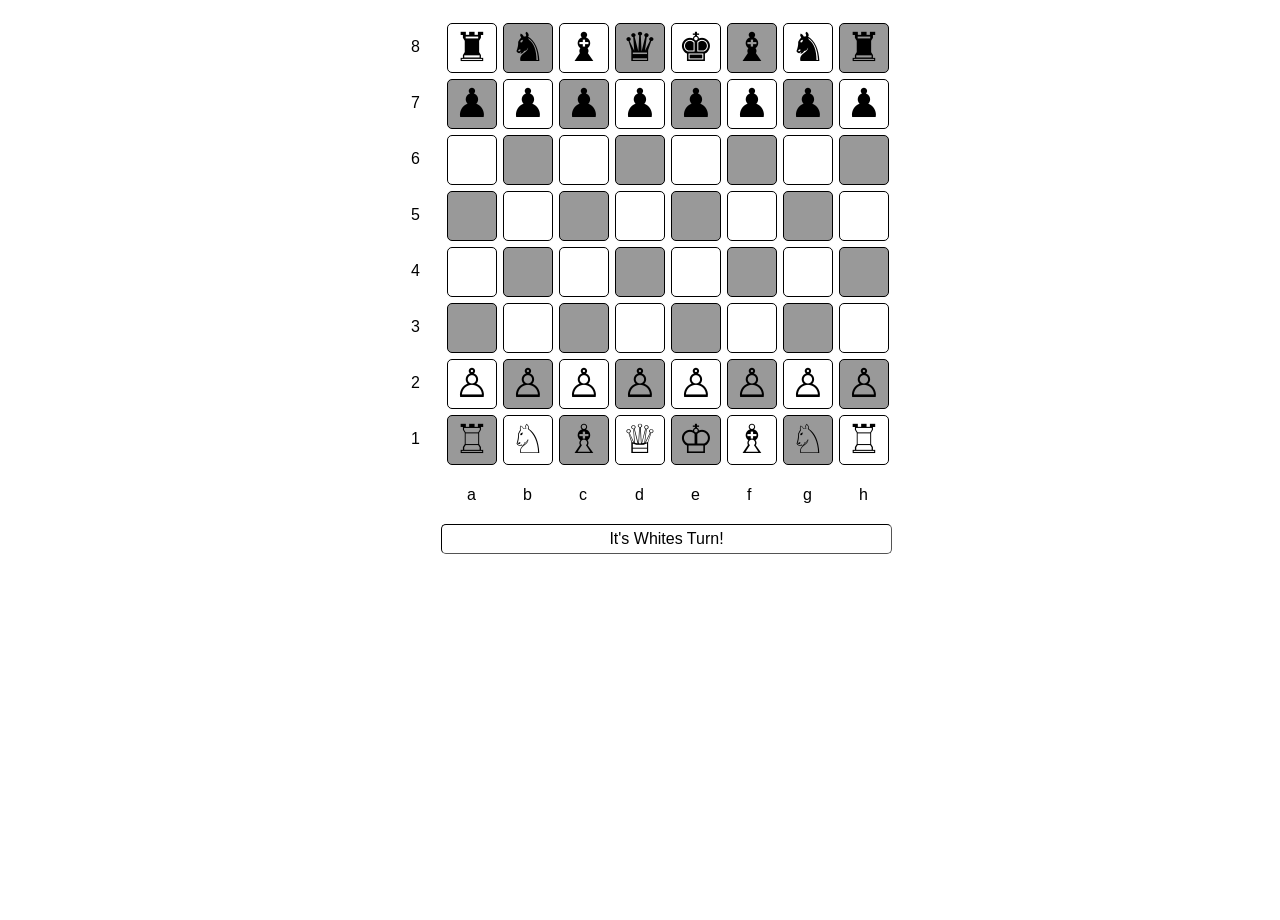
==== source code/index.html @ 51db984d "start" ====
<!DOCTYPE html>
<html lang="en" >
<head>
  <meta charset="UTF-8">
  <title>Javascript Chess Game by Abdul</title>
  <link rel="stylesheet" href="./style.css">

</head>
<body>
<!-- partial:index.partial.html -->
<div id="game">
    <div class='cellprefix'>8</div>
    <div class='gamecell' id='1_8'></div>
    <div class='gamecell grey' id='2_8'></div>
    <div class='gamecell' id='3_8'></div>
    <div class='gamecell grey' id='4_8'></div>
    <div class='gamecell' id='5_8'></div>
    <div class='gamecell grey' id='6_8'></div>
    <div class='gamecell' id='7_8'></div>
    <div class='gamecell grey' id='8_8'></div><br>
    <div class='cellprefix'>7</div>
    <div class='gamecell grey' id='1_7'></div>
    <div class='gamecell' id='2_7'></div>
    <div class='gamecell grey' id='3_7'></div>
    <div class='gamecell' id='4_7'></div>
    <div class='gamecell grey' id='5_7'></div>
    <div class='gamecell' id='6_7'></div>
    <div class='gamecell grey' id='7_7'></div>
    <div class='gamecell' id='8_7'></div><br>
    <div class='cellprefix'>6</div>
    <div class='gamecell' id='1_6'></div>
    <div class='gamecell grey' id='2_6'></div>
    <div class='gamecell' id='3_6'></div>
    <div class='gamecell grey' id='4_6'></div>
    <div class='gamecell' id='5_6'></div>
    <div class='gamecell grey' id='6_6'></div>
    <div class='gamecell' id='7_6'></div>
    <div class='gamecell grey' id='8_6'></div><br>
    <div class='cellprefix'>5</div>
    <div class='gamecell grey' id='1_5'></div>
    <div class='gamecell' id='2_5'></div>
    <div class='gamecell grey' id='3_5'></div>
    <div class='gamecell' id='4_5'></div>
    <div class='gamecell grey' id='5_5'></div>
    <div class='gamecell' id='6_5'></div>
    <div class='gamecell grey' id='7_5'></div>
    <div class='gamecell' id='8_5'></div><br>
    <div class='cellprefix'>4</div>
    <div class='gamecell' id='1_4'></div>
    <div class='gamecell grey' id='2_4'></div>
    <div class='gamecell' id='3_4'></div>
    <div class='gamecell grey' id='4_4'></div>
    <div class='gamecell' id='5_4'></div>
    <div class='gamecell grey' id='6_4'></div>
    <div class='gamecell' id='7_4'></div>
    <div class='gamecell grey' id='8_4'></div><br>
    <div class='cellprefix'>3</div>
    <div class='gamecell grey' id='1_3'></div>
    <div class='gamecell' id='2_3'></div>
    <div class='gamecell grey' id='3_3'></div>
    <div class='gamecell' id='4_3'></div>
    <div class='gamecell grey' id='5_3'></div>
    <div class='gamecell' id='6_3'></div>
    <div class='gamecell grey' id='7_3'></div>
    <div class='gamecell' id='8_3'></div><br>
    <div class='cellprefix'>2</div>
    <div class='gamecell' id='1_2'></div>
    <div class='gamecell grey' id='2_2'></div>
    <div class='gamecell' id='3_2'></div>
    <div class='gamecell grey' id='4_2'></div>
    <div class='gamecell' id='5_2'></div>
    <div class='gamecell grey' id='6_2'></div>
    <div class='gamecell' id='7_2'></div>
    <div class='gamecell grey' id='8_2'></div><br>
    <div class='cellprefix'>1</div>
    <div class='gamecell grey' id='1_1'></div>
    <div class='gamecell' id='2_1'></div>
    <div class='gamecell grey' id='3_1'></div>
    <div class='gamecell' id='4_1'></div>
    <div class='gamecell grey' id='5_1'></div>
    <div class='gamecell' id='6_1'></div>
    <div class='gamecell grey' id='7_1'></div>
    <div class='gamecell' id='8_1'></div><br>
    <div class='cellprefix'></div>
    <div class='cellprefix'>a</div>
    <div class='cellprefix'>b</div>
    <div class='cellprefix'>c</div>
    <div class='cellprefix'>d</div>
    <div class='cellprefix'>e</div>
    <div class='cellprefix'>f</div>
    <div class='cellprefix'>g</div>
    <div class='cellprefix'>h</div><br>
    <div id='turn'>It's Whites Turn!</div>
  </div>
<!-- partial -->
  <script src='https://cdnjs.cloudflare.com/ajax/libs/jquery/3.2.1/jquery.min.js'></script>
  <script  src="./script.js"></script>

</body>
</html>
---- source code/style.css ----
html,
body {
  width: 100%;
  height: 100%;
  padding: 0;
  margin: 0;
  font-family: sans-serif;
}

div * {
  padding: 0;
  margin: 0;
  box-sizing: border-box;
}

#turn {
  max-width: 451px;
  max-height: 30px;
  width: 100%;
  height: 100%;
  position: relative;
  float: right;
  border-radius: 5px;
  border: 1px solid rgb(0, 0, 0);
  border-style: inset;
  text-align: center;
  padding: 5px 0 0 0;
  background: #fff;
  transition: .85s linear;
}

.turnhighlight {
  background: #5cb85c !important;
  color: #fff;
}

#game {
  max-width: 504px;
  max-height: 504px;
  width: 100%;
  height: 100%;
  position: relative;
  margin: 20px auto;
}

.cellprefix {
  width: 100%;
  height: 100%;
  max-width: 50px;
  max-height: 50px;
  float: left;
  margin: 3px;
  padding: 15px 0 0 20px;
}

.gamecell {
  border: 1px solid #000;
  width: 100%;
  height: 100%;
  max-width: 50px;
  max-height: 50px;
  float: left;
  margin: 3px;
  transition: all 0.5s ease-in-out;
  border-radius: 5px;
  font-size: 30pt;
  padding: 0 0 0 6px;
  cursor: pointer;
  z-index: 1;
}

.gamecell:hover {
  color: #fff;
  background: rgba(37, 88, 228, 0.712);
  z-index: 2;
  transform: translate(10px, -10px);
  animation: neonBlueText 1.5s ease-in-out infinite alternate;
}

.grey {
  background: rgba(128, 128, 128, 0.801);
}

.green {
  /*background: green !important;*/
  background: rgb(65, 161, 73) !important;
}

.neonblue_txt {
  animation: neonBlueText 1.5s ease-in-out infinite alternate;
}

.neonorange_txt {
  animation: neonOrangeText 1.5s ease-in-out infinite alternate;
}

.neongreen_txt {
  animation: neonGreenText 1.5s ease-in-out infinite alternate;
}

/* --- N E O N    T E X T --- */
@keyframes neonBlueText {
  from {
    text-shadow: 0 0 10px #fff, 0 0 20px #fff, 0 0 30px #fff, 0 0 40px #228dff,
      0 0 70px #228dff, 0 0 80px #228dff, 0 0 100px #228dff, 0 0 150px #228dff;
  }
  to {
    text-shadow: 0 0 5px #fff, 0 0 10px #fff, 0 0 15px #fff, 0 0 20px #228dff,
      0 0 35px #228dff, 0 0 40px #228dff, 0 0 50px #228dff, 0 0 75px #228dff;
  }
}

@keyframes neonOrangeText {
  from {
    text-shadow: 0 0 10px #fff, 0 0 20px #fff, 0 0 30px #fff, 0 0 40px #ff9900,
      0 0 70px #ff9900, 0 0 80px #ff9900, 0 0 100px #ff9900, 0 0 150px #ff9900;
  }
  to {
    text-shadow: 0 0 5px #fff, 0 0 10px #fff, 0 0 15px #fff, 0 0 20px #ff9900,
      0 0 35px #ff9900, 0 0 40px #ff9900, 0 0 50px #ff9900, 0 0 75px #ff9900;
  }
}

@keyframes neonGreenText {
  from {
    text-shadow: 0 0 10px #fff, 0 0 20px #fff, 0 0 30px #fff, 0 0 40px #b6ff00,
      0 0 70px #b6ff00, 0 0 80px #b6ff00, 0 0 100px #b6ff00, 0 0 150px #b6ff00;
  }
  to {
    text-shadow: 0 0 5px #fff, 0 0 10px #fff, 0 0 15px #fff, 0 0 20px #b6ff00,
      0 0 35px #b6ff00, 0 0 40px #b6ff00, 0 0 50px #b6ff00, 0 0 75px #b6ff00;
  }
}
/* --- N E O N --- */

/* animation: neon 1.5s ease-in-out infinite alternate; */

@keyframes neonBlue {
  from {
    box-shadow: 0 0 10px #fff, 0 0 20px #fff, 0 0 30px #fff, 0 0 40px #228dff,
      0 0 70px #228dff, 0 0 80px #228dff, 0 0 100px #228dff, 0 0 150px #228dff;
  }
  to {
    box-shadow: 0 0 5px #fff, 0 0 10px #fff, 0 0 15px #fff, 0 0 20px #228dff,
      0 0 35px #228dff, 0 0 40px #228dff, 0 0 50px #228dff, 0 0 75px #228dff;
  }
}

/*! * * * * * * * * * * * * * * * * * * * *\  
  CSShake :: shake-little
  v1.5.0
  CSS classes to move your DOM
  (c) 2015 @elrumordelaluz
  http://elrumordelaluz.github.io/csshake/
  Licensed under MIT
\* * * * * * * * * * * * * * * * * * * * */
.shake-little {
  display: inline-block;
  transform-origin: center center; }

.shake-freeze,
.shake-constant.shake-constant--hover:hover,
.shake-trigger:hover .shake-constant.shake-constant--hover {
  animation-play-state: paused; }

.shake-freeze:hover,
.shake-trigger:hover .shake-freeze, .shake-little:hover,
.shake-trigger:hover .shake-little {
  animation-play-state: running; }

@keyframes shake-little {
  2% {
    transform: translate(1px, 0px) rotate(0.5deg); }
  4% {
    transform: translate(1px, 0px) rotate(0.5deg); }
  6% {
    transform: translate(1px, 1px) rotate(0.5deg); }
  8% {
    transform: translate(0px, 0px) rotate(0.5deg); }
  10% {
    transform: translate(1px, 0px) rotate(0.5deg); }
  12% {
    transform: translate(0px, 0px) rotate(0.5deg); }
  14% {
    transform: translate(1px, 1px) rotate(0.5deg); }
  16% {
    transform: translate(0px, 1px) rotate(0.5deg); }
  18% {
    transform: translate(1px, 0px) rotate(0.5deg); }
  20% {
    transform: translate(0px, 1px) rotate(0.5deg); }
  22% {
    transform: translate(0px, 0px) rotate(0.5deg); }
  24% {
    transform: translate(0px, 0px) rotate(0.5deg); }
  26% {
    transform: translate(1px, 1px) rotate(0.5deg); }
  28% {
    transform: translate(0px, 1px) rotate(0.5deg); }
  30% {
    transform: translate(0px, 0px) rotate(0.5deg); }
  32% {
    transform: translate(1px, 1px) rotate(0.5deg); }
  34% {
    transform: translate(0px, 1px) rotate(0.5deg); }
  36% {
    transform: translate(0px, 1px) rotate(0.5deg); }
  38% {
    transform: translate(0px, 0px) rotate(0.5deg); }
  40% {
    transform: translate(1px, 0px) rotate(0.5deg); }
  42% {
    transform: translate(0px, 1px) rotate(0.5deg); }
  44% {
    transform: translate(0px, 1px) rotate(0.5deg); }
  46% {
    transform: translate(0px, 0px) rotate(0.5deg); }
  48% {
    transform: translate(1px, 0px) rotate(0.5deg); }
  50% {
    transform: translate(1px, 1px) rotate(0.5deg); }
  52% {
    transform: translate(0px, 0px) rotate(0.5deg); }
  54% {
    transform: translate(1px, 1px) rotate(0.5deg); }
  56% {
    transform: translate(0px, 1px) rotate(0.5deg); }
  58% {
    transform: translate(1px, 0px) rotate(0.5deg); }
  60% {
    transform: translate(1px, 1px) rotate(0.5deg); }
  62% {
    transform: translate(0px, 1px) rotate(0.5deg); }
  64% {
    transform: translate(0px, 0px) rotate(0.5deg); }
  66% {
    transform: translate(1px, 0px) rotate(0.5deg); }
  68% {
    transform: translate(0px, 0px) rotate(0.5deg); }
  70% {
    transform: translate(1px, 0px) rotate(0.5deg); }
  72% {
    transform: translate(1px, 1px) rotate(0.5deg); }
  74% {
    transform: translate(1px, 1px) rotate(0.5deg); }
  76% {
    transform: translate(0px, 0px) rotate(0.5deg); }
  78% {
    transform: translate(0px, 0px) rotate(0.5deg); }
  80% {
    transform: translate(1px, 0px) rotate(0.5deg); }
  82% {
    transform: translate(1px, 1px) rotate(0.5deg); }
  84% {
    transform: translate(0px, 1px) rotate(0.5deg); }
  86% {
    transform: translate(1px, 1px) rotate(0.5deg); }
  88% {
    transform: translate(1px, 1px) rotate(0.5deg); }
  90% {
    transform: translate(0px, 1px) rotate(0.5deg); }
  92% {
    transform: translate(1px, 0px) rotate(0.5deg); }
  94% {
    transform: translate(1px, 0px) rotate(0.5deg); }
  96% {
    transform: translate(1px, 0px) rotate(0.5deg); }
  98% {
    transform: translate(1px, 1px) rotate(0.5deg); }
  0%, 100% {
    transform: translate(0, 0) rotate(0); } }

.shake-little:hover,
.shake-trigger:hover .shake-little, .shake-little.shake-freeze, .shake-little.shake-constant {
  animation-name: shake-little;
  animation-duration: 100ms;
  animation-timing-function: ease-in-out;
  animation-iteration-count: infinite; }
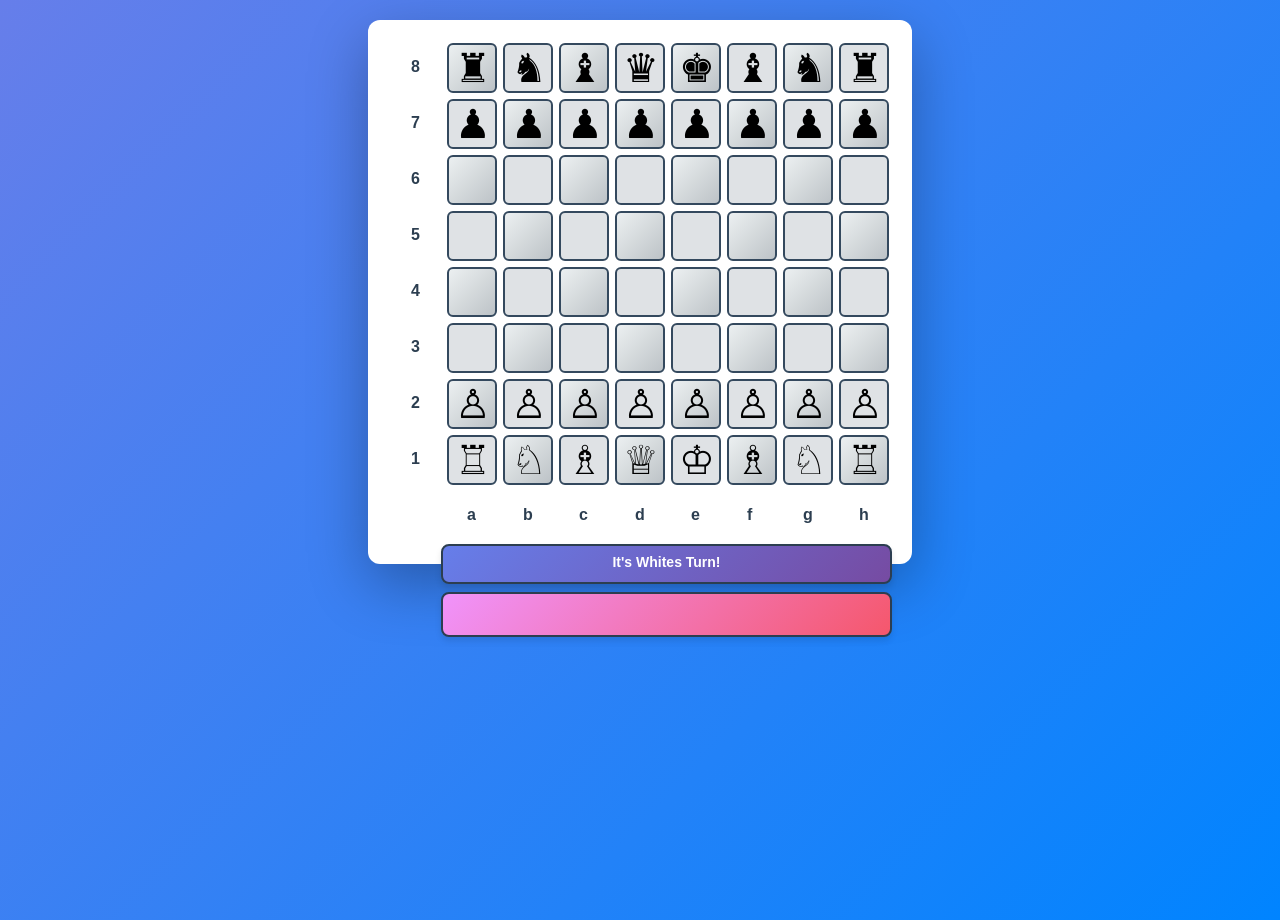
==== commit 4e19e84b: "Better UI and Check and Checkmate Functionality" ====
--- a/source code/index.html
+++ b/source code/index.html
@@ -91,6 +91,7 @@
     <div class='cellprefix'>g</div>
     <div class='cellprefix'>h</div><br>
     <div id='turn'>It's Whites Turn!</div>
+    <div id='status'></div>
   </div>
 <!-- partial -->
   <script src='https://cdnjs.cloudflare.com/ajax/libs/jquery/3.2.1/jquery.min.js'></script>
--- a/source code/style.css
+++ b/source code/style.css
@@ -4,7 +4,9 @@
   height: 100%;
   padding: 0;
   margin: 0;
-  font-family: sans-serif;
+  font-family: 'Segoe UI', Tahoma, Geneva, Verdana, sans-serif;
+  background: linear-gradient(135deg, #667eea 0%, #0084ff 100%);
+  min-height: 100vh;
 }
 
 div * {
@@ -15,23 +17,47 @@
 
 #turn {
   max-width: 451px;
-  max-height: 30px;
+  max-height: 40px;
   width: 100%;
   height: 100%;
   position: relative;
   float: right;
-  border-radius: 5px;
-  border: 1px solid rgb(0, 0, 0);
-  border-style: inset;
+  border-radius: 8px;
+  border: 2px solid #2c3e50;
   text-align: center;
-  padding: 5px 0 0 0;
-  background: #fff;
-  transition: .85s linear;
+  padding: 8px 0 0 0;
+  background: linear-gradient(135deg, #667eea 0%, #764ba2 100%);
+  color: white;
+  font-weight: bold;
+  font-size: 14px;
+  transition: all 0.3s ease;
+  box-shadow: 0 4px 6px rgba(0, 0, 0, 0.1);
+}
+
+#status {
+  max-width: 451px;
+  max-height: 40px;
+  width: 100%;
+  height: 100%;
+  position: relative;
+  float: right;
+  border-radius: 8px;
+  border: 2px solid #2c3e50;
+  text-align: center;
+  padding: 8px 0 0 0;
+  background: linear-gradient(135deg, #f093fb 0%, #f5576c 100%);
+  color: white;
+  font-weight: bold;
+  font-size: 16px;
+  transition: all 0.3s ease;
+  box-shadow: 0 4px 6px rgba(0, 0, 0, 0.1);
+  margin-top: 8px;
+  min-height: 45px;
 }
 
 .turnhighlight {
-  background: #5cb85c !important;
-  color: #fff;
+  background: linear-gradient(135deg, #4CAF50 0%, #45a049 100%) !important;
+  transform: scale(1.05);
 }
 
 #game {
@@ -41,6 +67,10 @@
   height: 100%;
   position: relative;
   margin: 20px auto;
+  background: white;
+  padding: 20px;
+  border-radius: 12px;
+  box-shadow: 0 20px 60px rgba(0, 0, 0, 0.3);
 }
 
 .cellprefix {
@@ -51,39 +81,43 @@
   float: left;
   margin: 3px;
   padding: 15px 0 0 20px;
+  font-weight: bold;
+  color: #2c3e50;
 }
 
 .gamecell {
-  border: 1px solid #000;
+  border: 2px solid #34495e;
   width: 100%;
   height: 100%;
   max-width: 50px;
   max-height: 50px;
   float: left;
   margin: 3px;
-  transition: all 0.5s ease-in-out;
-  border-radius: 5px;
+  transition: all 0.2s ease;
+  border-radius: 6px;
   font-size: 30pt;
   padding: 0 0 0 6px;
   cursor: pointer;
   z-index: 1;
+  background: linear-gradient(135deg, #ecf0f1 0%, #bdc3c7 100%);
 }
 
 .gamecell:hover {
   color: #fff;
-  background: rgba(37, 88, 228, 0.712);
+  background: linear-gradient(135deg, #667eea 0%, #764ba2 100%);
   z-index: 2;
-  transform: translate(10px, -10px);
-  animation: neonBlueText 1.5s ease-in-out infinite alternate;
+  transform: scale(1.08);
+  box-shadow: 0 8px 16px rgba(102, 126, 234, 0.4);
 }
 
 .grey {
-  background: rgba(128, 128, 128, 0.801);
+  background: rgba(44, 62, 80, 0.15) !important;
 }
 
 .green {
-  /*background: green !important;*/
-  background: rgb(65, 161, 73) !important;
+  background: linear-gradient(135deg, #4CAF50 0%, #45a049 100%) !important;
+  box-shadow: inset 0 0 10px rgba(76, 175, 80, 0.4);
+  transform: scale(1.05);
 }
 
 .neonblue_txt {
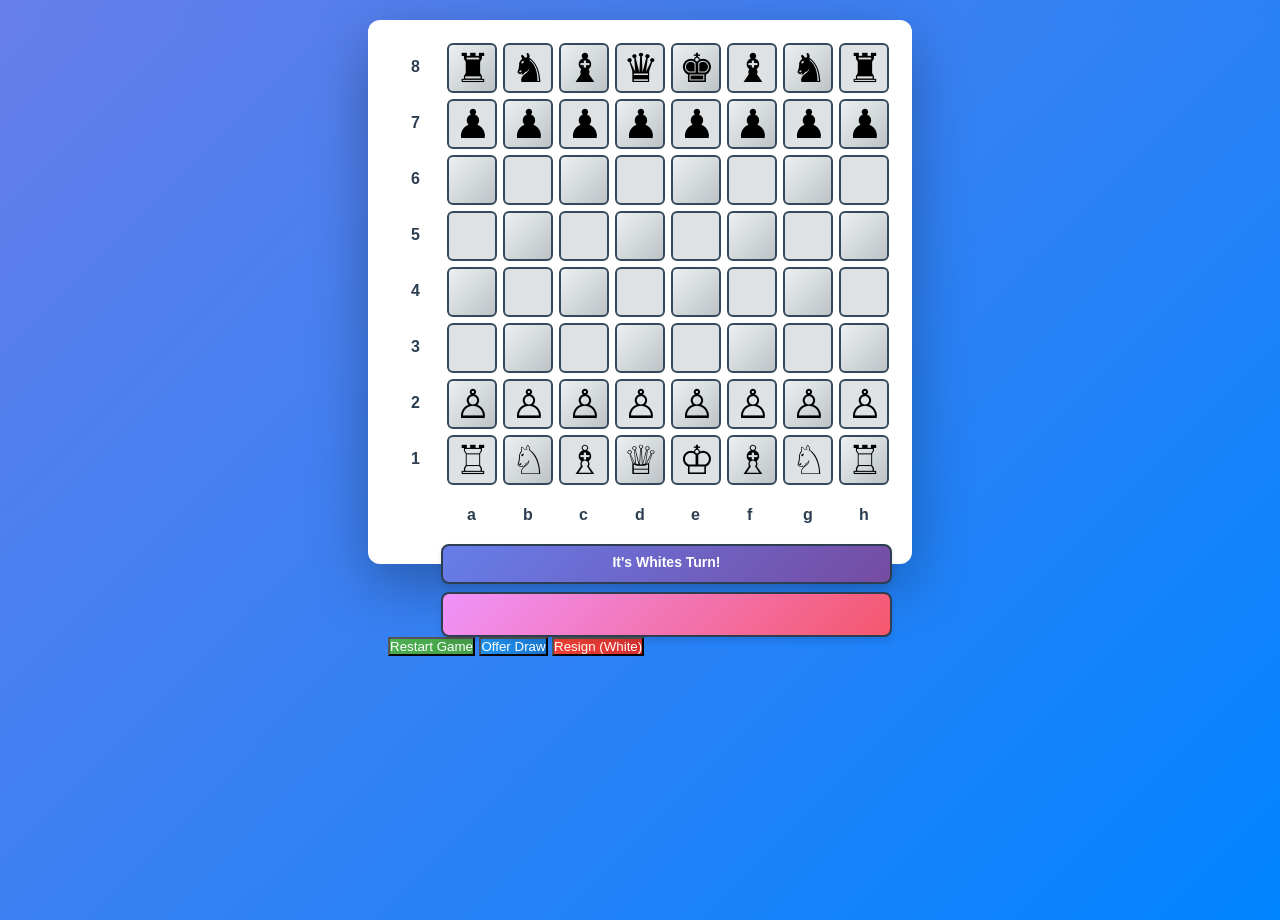
==== commit 94480104: "resign, reset and draw features" ====
--- a/source code/index.html
+++ b/source code/index.html
@@ -92,6 +92,11 @@
     <div class='cellprefix'>h</div><br>
     <div id='turn'>It's Whites Turn!</div>
     <div id='status'></div>
+    <div id="game-controls">
+      <button id='restart-btn' onclick="main.methods.restart()">Restart Game</button>
+      <button id='draw-btn' onclick="main.methods.offerDraw()">Offer Draw</button>
+      <button id='resign-btn' onclick="main.methods.resign()">Resign (White)</button>
+    </div>
   </div>
 <!-- partial -->
   <script src='https://cdnjs.cloudflare.com/ajax/libs/jquery/3.2.1/jquery.min.js'></script>
--- a/source code/style.css
+++ b/source code/style.css
@@ -309,4 +309,64 @@
   animation-name: shake-little;
   animation-duration: 100ms;
   animation-timing-function: ease-in-out;
-  animation-iteration-count: infinite; }+  animation-iteration-count: infinite; }
+
+/* Game Controls Styling */
+#controls {
+  margin-top: 20px;
+  text-align: center;
+  display: flex;
+  justify-content: center;
+  gap: 10px;
+  flex-wrap: wrap;
+}
+
+#controls button {
+  padding: 10px 20px;
+  font-size: 14px;
+  font-weight: bold;
+  border: none;
+  border-radius: 6px;
+  cursor: pointer;
+  transition: all 0.3s ease;
+  box-shadow: 0 4px 6px rgba(0, 0, 0, 0.1);
+  min-width: 140px;
+}
+
+#restart-btn {
+  background: linear-gradient(135deg, #4CAF50 0%, #45a049 100%);
+  color: white;
+}
+
+#restart-btn:hover {
+  background: linear-gradient(135deg, #45a049 0%, #3d8b40 100%);
+  transform: translateY(-2px);
+  box-shadow: 0 6px 12px rgba(76, 175, 80, 0.4);
+}
+
+#draw-btn {
+  background: linear-gradient(135deg, #2196F3 0%, #1976D2 100%);
+  color: white;
+}
+
+#draw-btn:hover {
+  background: linear-gradient(135deg, #1976D2 0%, #1565C0 100%);
+  transform: translateY(-2px);
+  box-shadow: 0 6px 12px rgba(33, 150, 243, 0.4);
+}
+
+#resign-btn {
+  background: linear-gradient(135deg, #f44336 0%, #d32f2f 100%);
+  color: white;
+}
+
+#resign-btn:hover {
+  background: linear-gradient(135deg, #d32f2f 0%, #c62828 100%);
+  transform: translateY(-2px);
+  box-shadow: 0 6px 12px rgba(244, 67, 54, 0.4);
+}
+
+#controls button:active {
+  transform: translateY(0);
+  box-shadow: 0 2px 4px rgba(0, 0, 0, 0.1);
+}
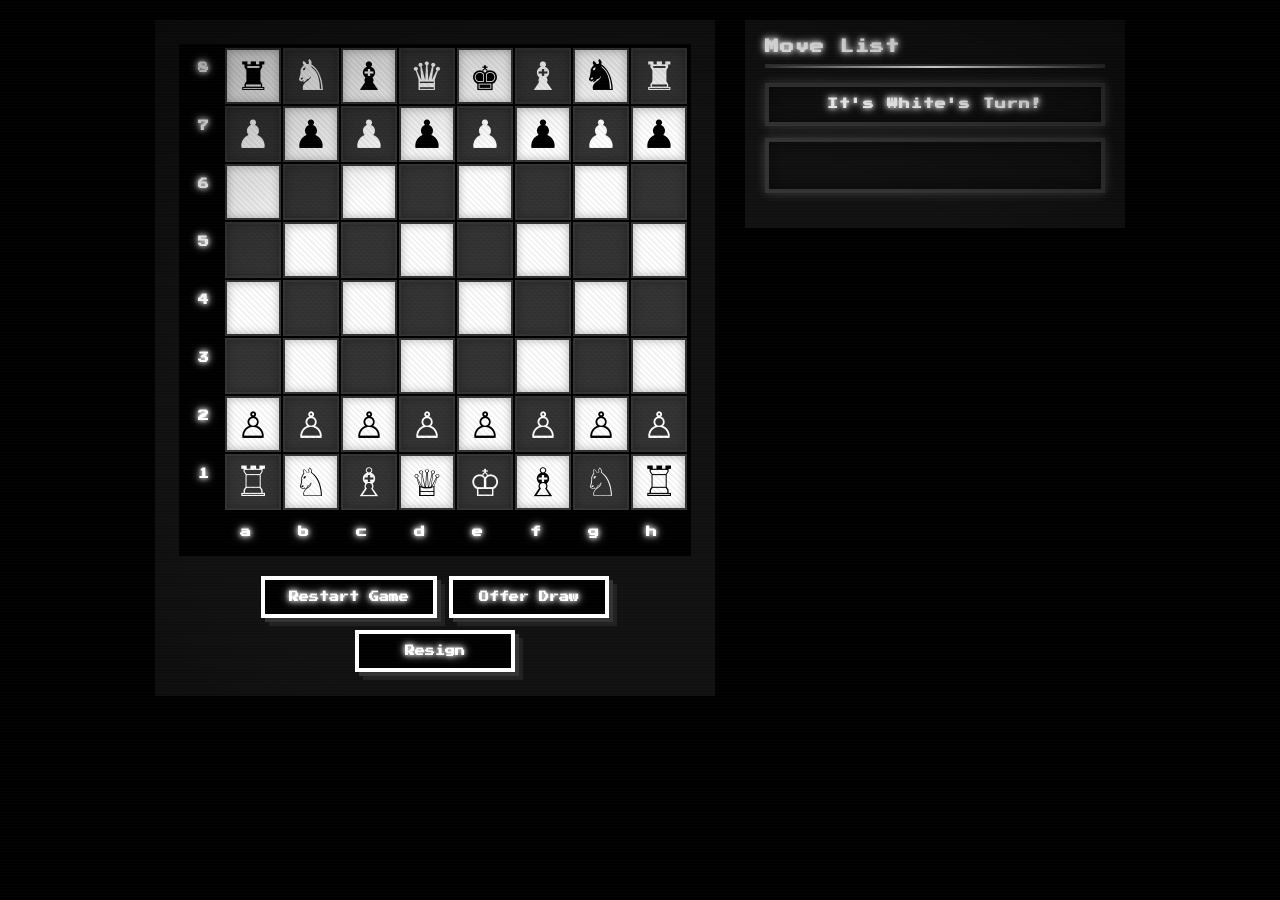
==== commit d5b2368f: "Big change to board and style & game code for better game experience" ====
--- a/source code/index.html
+++ b/source code/index.html
@@ -8,96 +8,125 @@
 </head>
 <body>
 <!-- partial:index.partial.html -->
-<div id="game">
-    <div class='cellprefix'>8</div>
-    <div class='gamecell' id='1_8'></div>
-    <div class='gamecell grey' id='2_8'></div>
-    <div class='gamecell' id='3_8'></div>
-    <div class='gamecell grey' id='4_8'></div>
-    <div class='gamecell' id='5_8'></div>
-    <div class='gamecell grey' id='6_8'></div>
-    <div class='gamecell' id='7_8'></div>
-    <div class='gamecell grey' id='8_8'></div><br>
-    <div class='cellprefix'>7</div>
-    <div class='gamecell grey' id='1_7'></div>
-    <div class='gamecell' id='2_7'></div>
-    <div class='gamecell grey' id='3_7'></div>
-    <div class='gamecell' id='4_7'></div>
-    <div class='gamecell grey' id='5_7'></div>
-    <div class='gamecell' id='6_7'></div>
-    <div class='gamecell grey' id='7_7'></div>
-    <div class='gamecell' id='8_7'></div><br>
-    <div class='cellprefix'>6</div>
-    <div class='gamecell' id='1_6'></div>
-    <div class='gamecell grey' id='2_6'></div>
-    <div class='gamecell' id='3_6'></div>
-    <div class='gamecell grey' id='4_6'></div>
-    <div class='gamecell' id='5_6'></div>
-    <div class='gamecell grey' id='6_6'></div>
-    <div class='gamecell' id='7_6'></div>
-    <div class='gamecell grey' id='8_6'></div><br>
-    <div class='cellprefix'>5</div>
-    <div class='gamecell grey' id='1_5'></div>
-    <div class='gamecell' id='2_5'></div>
-    <div class='gamecell grey' id='3_5'></div>
-    <div class='gamecell' id='4_5'></div>
-    <div class='gamecell grey' id='5_5'></div>
-    <div class='gamecell' id='6_5'></div>
-    <div class='gamecell grey' id='7_5'></div>
-    <div class='gamecell' id='8_5'></div><br>
-    <div class='cellprefix'>4</div>
-    <div class='gamecell' id='1_4'></div>
-    <div class='gamecell grey' id='2_4'></div>
-    <div class='gamecell' id='3_4'></div>
-    <div class='gamecell grey' id='4_4'></div>
-    <div class='gamecell' id='5_4'></div>
-    <div class='gamecell grey' id='6_4'></div>
-    <div class='gamecell' id='7_4'></div>
-    <div class='gamecell grey' id='8_4'></div><br>
-    <div class='cellprefix'>3</div>
-    <div class='gamecell grey' id='1_3'></div>
-    <div class='gamecell' id='2_3'></div>
-    <div class='gamecell grey' id='3_3'></div>
-    <div class='gamecell' id='4_3'></div>
-    <div class='gamecell grey' id='5_3'></div>
-    <div class='gamecell' id='6_3'></div>
-    <div class='gamecell grey' id='7_3'></div>
-    <div class='gamecell' id='8_3'></div><br>
-    <div class='cellprefix'>2</div>
-    <div class='gamecell' id='1_2'></div>
-    <div class='gamecell grey' id='2_2'></div>
-    <div class='gamecell' id='3_2'></div>
-    <div class='gamecell grey' id='4_2'></div>
-    <div class='gamecell' id='5_2'></div>
-    <div class='gamecell grey' id='6_2'></div>
-    <div class='gamecell' id='7_2'></div>
-    <div class='gamecell grey' id='8_2'></div><br>
-    <div class='cellprefix'>1</div>
-    <div class='gamecell grey' id='1_1'></div>
-    <div class='gamecell' id='2_1'></div>
-    <div class='gamecell grey' id='3_1'></div>
-    <div class='gamecell' id='4_1'></div>
-    <div class='gamecell grey' id='5_1'></div>
-    <div class='gamecell' id='6_1'></div>
-    <div class='gamecell grey' id='7_1'></div>
-    <div class='gamecell' id='8_1'></div><br>
-    <div class='cellprefix'></div>
-    <div class='cellprefix'>a</div>
-    <div class='cellprefix'>b</div>
-    <div class='cellprefix'>c</div>
-    <div class='cellprefix'>d</div>
-    <div class='cellprefix'>e</div>
-    <div class='cellprefix'>f</div>
-    <div class='cellprefix'>g</div>
-    <div class='cellprefix'>h</div><br>
-    <div id='turn'>It's Whites Turn!</div>
-    <div id='status'></div>
-    <div id="game-controls">
-      <button id='restart-btn' onclick="main.methods.restart()">Restart Game</button>
-      <button id='draw-btn' onclick="main.methods.offerDraw()">Offer Draw</button>
-      <button id='resign-btn' onclick="main.methods.resign()">Resign (White)</button>
+<div id="game-container">
+  <div id="board-container">
+    <div id="game">
+      <div id="board-wrapper">
+        <!-- Rank 8 -->
+        <div class="cellprefix rank-8">8</div>
+        <div class="gamecell" id="1_8"></div>
+        <div class="gamecell grey" id="2_8"></div>
+        <div class="gamecell" id="3_8"></div>
+        <div class="gamecell grey" id="4_8"></div>
+        <div class="gamecell" id="5_8"></div>
+        <div class="gamecell grey" id="6_8"></div>
+        <div class="gamecell" id="7_8"></div>
+        <div class="gamecell grey" id="8_8"></div>
+        
+        <!-- Rank 7 -->
+        <div class="cellprefix rank-7">7</div>
+        <div class="gamecell grey" id="1_7"></div>
+        <div class="gamecell" id="2_7"></div>
+        <div class="gamecell grey" id="3_7"></div>
+        <div class="gamecell" id="4_7"></div>
+        <div class="gamecell grey" id="5_7"></div>
+        <div class="gamecell" id="6_7"></div>
+        <div class="gamecell grey" id="7_7"></div>
+        <div class="gamecell" id="8_7"></div>
+        
+        <!-- Rank 6 -->
+        <div class="cellprefix rank-6">6</div>
+        <div class="gamecell" id="1_6"></div>
+        <div class="gamecell grey" id="2_6"></div>
+        <div class="gamecell" id="3_6"></div>
+        <div class="gamecell grey" id="4_6"></div>
+        <div class="gamecell" id="5_6"></div>
+        <div class="gamecell grey" id="6_6"></div>
+        <div class="gamecell" id="7_6"></div>
+        <div class="gamecell grey" id="8_6"></div>
+        
+        <!-- Rank 5 -->
+        <div class="cellprefix rank-5">5</div>
+        <div class="gamecell grey" id="1_5"></div>
+        <div class="gamecell" id="2_5"></div>
+        <div class="gamecell grey" id="3_5"></div>
+        <div class="gamecell" id="4_5"></div>
+        <div class="gamecell grey" id="5_5"></div>
+        <div class="gamecell" id="6_5"></div>
+        <div class="gamecell grey" id="7_5"></div>
+        <div class="gamecell" id="8_5"></div>
+        
+        <!-- Rank 4 -->
+        <div class="cellprefix rank-4">4</div>
+        <div class="gamecell" id="1_4"></div>
+        <div class="gamecell grey" id="2_4"></div>
+        <div class="gamecell" id="3_4"></div>
+        <div class="gamecell grey" id="4_4"></div>
+        <div class="gamecell" id="5_4"></div>
+        <div class="gamecell grey" id="6_4"></div>
+        <div class="gamecell" id="7_4"></div>
+        <div class="gamecell grey" id="8_4"></div>
+        
+        <!-- Rank 3 -->
+        <div class="cellprefix rank-3">3</div>
+        <div class="gamecell grey" id="1_3"></div>
+        <div class="gamecell" id="2_3"></div>
+        <div class="gamecell grey" id="3_3"></div>
+        <div class="gamecell" id="4_3"></div>
+        <div class="gamecell grey" id="5_3"></div>
+        <div class="gamecell" id="6_3"></div>
+        <div class="gamecell grey" id="7_3"></div>
+        <div class="gamecell" id="8_3"></div>
+        
+        <!-- Rank 2 -->
+        <div class="cellprefix rank-2">2</div>
+        <div class="gamecell" id="1_2"></div>
+        <div class="gamecell grey" id="2_2"></div>
+        <div class="gamecell" id="3_2"></div>
+        <div class="gamecell grey" id="4_2"></div>
+        <div class="gamecell" id="5_2"></div>
+        <div class="gamecell grey" id="6_2"></div>
+        <div class="gamecell" id="7_2"></div>
+        <div class="gamecell grey" id="8_2"></div>
+        
+        <!-- Rank 1 -->
+        <div class="cellprefix rank-1">1</div>
+        <div class="gamecell grey" id="1_1"></div>
+        <div class="gamecell" id="2_1"></div>
+        <div class="gamecell grey" id="3_1"></div>
+        <div class="gamecell" id="4_1"></div>
+        <div class="gamecell grey" id="5_1"></div>
+        <div class="gamecell" id="6_1"></div>
+        <div class="gamecell grey" id="7_1"></div>
+        <div class="gamecell" id="8_1"></div>
+        
+        <!-- File labels (a-h) at the bottom -->
+        <div class="cellprefix file-empty"></div>
+        <div class="cellprefix file-a">a</div>
+        <div class="cellprefix file-b">b</div>
+        <div class="cellprefix file-c">c</div>
+        <div class="cellprefix file-d">d</div>
+        <div class="cellprefix file-e">e</div>
+        <div class="cellprefix file-f">f</div>
+        <div class="cellprefix file-g">g</div>
+        <div class="cellprefix file-h">h</div>
+      </div>
+      <div id="game-controls">
+        <button id='restart-btn' onclick="main.methods.restart()">Restart Game</button>
+        <button id='draw-btn' onclick="main.methods.offerDraw()">Offer Draw</button>
+        <button id='resign-btn' onclick="main.methods.resign()">Resign</button>
+      </div>
     </div>
   </div>
+  <div id="move-list-container">
+    <div id="move-list-header">
+      <h3>Move List</h3>
+    </div>
+    <div id="turn-display">It's White's Turn!</div>
+    <div id="status-display"></div>
+    <div id="move-list"></div>
+  </div>
+</div>
 <!-- partial -->
   <script src='https://cdnjs.cloudflare.com/ajax/libs/jquery/3.2.1/jquery.min.js'></script>
   <script  src="./script.js"></script>
--- a/source code/style.css
+++ b/source code/style.css
@@ -1,372 +1,584 @@
+@import url('https://fonts.googleapis.com/css2?family=Press+Start+2P&family=VT323&display=swap');
+
 html,
 body {
   width: 100%;
   height: 100%;
   padding: 0;
   margin: 0;
-  font-family: 'Segoe UI', Tahoma, Geneva, Verdana, sans-serif;
-  background: linear-gradient(135deg, #667eea 0%, #0084ff 100%);
+  font-family: 'VT323', monospace;
+  background: #000;
   min-height: 100vh;
-}
-
-div * {
-  padding: 0;
-  margin: 0;
+  overflow-x: hidden;
+}
+
+* {
   box-sizing: border-box;
-}
-
-#turn {
-  max-width: 451px;
-  max-height: 40px;
+  image-rendering: pixelated;
+  image-rendering: crisp-edges;
+}
+
+/* CRT Scanline Overlay - Monochrome */
+body::before {
+  content: "";
+  position: fixed;
+  top: 0;
+  left: 0;
   width: 100%;
   height: 100%;
-  position: relative;
-  float: right;
-  border-radius: 8px;
-  border: 2px solid #2c3e50;
-  text-align: center;
-  padding: 8px 0 0 0;
-  background: linear-gradient(135deg, #667eea 0%, #764ba2 100%);
-  color: white;
-  font-weight: bold;
-  font-size: 14px;
-  transition: all 0.3s ease;
-  box-shadow: 0 4px 6px rgba(0, 0, 0, 0.1);
-}
-
-#status {
-  max-width: 451px;
-  max-height: 40px;
+  background: repeating-linear-gradient(
+    0deg,
+    rgba(255, 255, 255, 0.03) 0px,
+    rgba(255, 255, 255, 0.03) 1px,
+    transparent 1px,
+    transparent 3px
+  );
+  pointer-events: none;
+  z-index: 9999;
+  opacity: 0.5;
+}
+
+/* Vignette Effect - Monochrome */
+body::after {
+  content: "";
+  position: fixed;
+  top: 0;
+  left: 0;
   width: 100%;
   height: 100%;
-  position: relative;
-  float: right;
-  border-radius: 8px;
-  border: 2px solid #2c3e50;
-  text-align: center;
-  padding: 8px 0 0 0;
-  background: linear-gradient(135deg, #f093fb 0%, #f5576c 100%);
-  color: white;
-  font-weight: bold;
-  font-size: 16px;
-  transition: all 0.3s ease;
-  box-shadow: 0 4px 6px rgba(0, 0, 0, 0.1);
-  margin-top: 8px;
-  min-height: 45px;
-}
-
-.turnhighlight {
-  background: linear-gradient(135deg, #4CAF50 0%, #45a049 100%) !important;
-  transform: scale(1.05);
+  background: radial-gradient(ellipse at center, transparent 50%, rgba(0, 0, 0, 0.6) 100%);
+  pointer-events: none;
+  z-index: 9998;
+}
+
+#game-container {
+  display: flex;
+  justify-content: center;
+  align-items: flex-start;
+  padding: 20px;
+  gap: 30px;
+  min-height: 100vh;
+  position: relative;
+  z-index: 1;
+}
+
+#board-container {
+  flex: 0 0 auto;
+  position: relative;
 }
 
 #game {
-  max-width: 504px;
-  max-height: 504px;
-  width: 100%;
-  height: 100%;
-  position: relative;
-  margin: 20px auto;
-  background: white;
-  padding: 20px;
-  border-radius: 12px;
-  box-shadow: 0 20px 60px rgba(0, 0, 0, 0.3);
+  width: 100%;
+  max-width: 560px;
+  margin: 0 auto;
+  background: #111;
+  padding: 24px;
+  position: relative;
+}
+
+#board-wrapper {
+  display: grid;
+  grid-template-columns: 40px repeat(8, 1fr);
+  grid-template-rows: repeat(8, 1fr) 40px;
+  gap: 2px;
+  width: 100%;
+  aspect-ratio: 1;
+  max-width: 512px;
+  margin: 0 auto;
+  background: #000;
+  padding: 4px;
 }
 
 .cellprefix {
-  width: 100%;
-  height: 100%;
-  max-width: 50px;
-  max-height: 50px;
-  float: left;
-  margin: 3px;
-  padding: 15px 0 0 20px;
-  font-weight: bold;
-  color: #2c3e50;
-}
+  display: flex;
+  align-items: center;
+  justify-content: center;
+  font-family: 'Press Start 2P', cursive;
+  font-weight: bold;
+  color: #fff;
+  font-size: 11px;
+  height: 40px;
+  width: 40px;
+  text-shadow: 0 0 5px #fff, 0 0 10px #fff;
+}
+
+/* Rank labels (8-1) - positioned in column 1, rows 1-8 */
+.rank-8 { grid-row: 1; grid-column: 1; }
+.rank-7 { grid-row: 2; grid-column: 1; }
+.rank-6 { grid-row: 3; grid-column: 1; }
+.rank-5 { grid-row: 4; grid-column: 1; }
+.rank-4 { grid-row: 5; grid-column: 1; }
+.rank-3 { grid-row: 6; grid-column: 1; }
+.rank-2 { grid-row: 7; grid-column: 1; }
+.rank-1 { grid-row: 8; grid-column: 1; }
+
+/* File labels (a-h) - positioned in row 9, columns 2-9 */
+.file-a { grid-row: 9; grid-column: 2; }
+.file-b { grid-row: 9; grid-column: 3; }
+.file-c { grid-row: 9; grid-column: 4; }
+.file-d { grid-row: 9; grid-column: 5; }
+.file-e { grid-row: 9; grid-column: 6; }
+.file-f { grid-row: 9; grid-column: 7; }
+.file-g { grid-row: 9; grid-column: 8; }
+.file-h { grid-row: 9; grid-column: 9; }
+.file-empty { grid-row: 9; grid-column: 1; }
 
 .gamecell {
-  border: 2px solid #34495e;
-  width: 100%;
-  height: 100%;
-  max-width: 50px;
-  max-height: 50px;
-  float: left;
-  margin: 3px;
-  transition: all 0.2s ease;
-  border-radius: 6px;
-  font-size: 30pt;
-  padding: 0 0 0 6px;
+  border: 2px solid #333;
+  font-family: 'VT323', monospace;
+  font-size: 48px;
   cursor: pointer;
-  z-index: 1;
-  background: linear-gradient(135deg, #ecf0f1 0%, #bdc3c7 100%);
+  display: flex;
+  align-items: center;
+  justify-content: center;
+  transition: all 0.1s ease;
+  background: #fff;
+  color: #000;
+  aspect-ratio: 1;
+  min-width: 0;
+  min-height: 0;
+  position: relative;
+  box-shadow: inset 0 0 10px rgba(0, 0, 0, 0.3);
+}
+
+.gamecell::before {
+  content: "";
+  position: absolute;
+  top: 0;
+  left: 0;
+  right: 0;
+  bottom: 0;
+  background: repeating-linear-gradient(
+    45deg,
+    transparent,
+    transparent 2px,
+    rgba(0, 0, 0, 0.05) 2px,
+    rgba(0, 0, 0, 0.05) 4px
+  );
+  pointer-events: none;
 }
 
 .gamecell:hover {
-  color: #fff;
-  background: linear-gradient(135deg, #667eea 0%, #764ba2 100%);
+  background: #ddd;
   z-index: 2;
-  transform: scale(1.08);
-  box-shadow: 0 8px 16px rgba(102, 126, 234, 0.4);
-}
-
-.grey {
-  background: rgba(44, 62, 80, 0.15) !important;
-}
-
-.green {
-  background: linear-gradient(135deg, #4CAF50 0%, #45a049 100%) !important;
-  box-shadow: inset 0 0 10px rgba(76, 175, 80, 0.4);
-  transform: scale(1.05);
-}
-
-.neonblue_txt {
-  animation: neonBlueText 1.5s ease-in-out infinite alternate;
-}
-
-.neonorange_txt {
-  animation: neonOrangeText 1.5s ease-in-out infinite alternate;
-}
-
-.neongreen_txt {
-  animation: neonGreenText 1.5s ease-in-out infinite alternate;
-}
-
-/* --- N E O N    T E X T --- */
-@keyframes neonBlueText {
-  from {
-    text-shadow: 0 0 10px #fff, 0 0 20px #fff, 0 0 30px #fff, 0 0 40px #228dff,
-      0 0 70px #228dff, 0 0 80px #228dff, 0 0 100px #228dff, 0 0 150px #228dff;
-  }
-  to {
-    text-shadow: 0 0 5px #fff, 0 0 10px #fff, 0 0 15px #fff, 0 0 20px #228dff,
-      0 0 35px #228dff, 0 0 40px #228dff, 0 0 50px #228dff, 0 0 75px #228dff;
-  }
-}
-
-@keyframes neonOrangeText {
-  from {
-    text-shadow: 0 0 10px #fff, 0 0 20px #fff, 0 0 30px #fff, 0 0 40px #ff9900,
-      0 0 70px #ff9900, 0 0 80px #ff9900, 0 0 100px #ff9900, 0 0 150px #ff9900;
-  }
-  to {
-    text-shadow: 0 0 5px #fff, 0 0 10px #fff, 0 0 15px #fff, 0 0 20px #ff9900,
-      0 0 35px #ff9900, 0 0 40px #ff9900, 0 0 50px #ff9900, 0 0 75px #ff9900;
-  }
-}
-
-@keyframes neonGreenText {
-  from {
-    text-shadow: 0 0 10px #fff, 0 0 20px #fff, 0 0 30px #fff, 0 0 40px #b6ff00,
-      0 0 70px #b6ff00, 0 0 80px #b6ff00, 0 0 100px #b6ff00, 0 0 150px #b6ff00;
-  }
-  to {
-    text-shadow: 0 0 5px #fff, 0 0 10px #fff, 0 0 15px #fff, 0 0 20px #b6ff00,
-      0 0 35px #b6ff00, 0 0 40px #b6ff00, 0 0 50px #b6ff00, 0 0 75px #b6ff00;
-  }
-}
-/* --- N E O N --- */
-
-/* animation: neon 1.5s ease-in-out infinite alternate; */
-
-@keyframes neonBlue {
-  from {
-    box-shadow: 0 0 10px #fff, 0 0 20px #fff, 0 0 30px #fff, 0 0 40px #228dff,
-      0 0 70px #228dff, 0 0 80px #228dff, 0 0 100px #228dff, 0 0 150px #228dff;
-  }
-  to {
-    box-shadow: 0 0 5px #fff, 0 0 10px #fff, 0 0 15px #fff, 0 0 20px #228dff,
-      0 0 35px #228dff, 0 0 40px #228dff, 0 0 50px #228dff, 0 0 75px #228dff;
-  }
-}
-
-/*! * * * * * * * * * * * * * * * * * * * *\  
-  CSShake :: shake-little
-  v1.5.0
-  CSS classes to move your DOM
-  (c) 2015 @elrumordelaluz
-  http://elrumordelaluz.github.io/csshake/
-  Licensed under MIT
-\* * * * * * * * * * * * * * * * * * * * */
-.shake-little {
-  display: inline-block;
-  transform-origin: center center; }
-
-.shake-freeze,
-.shake-constant.shake-constant--hover:hover,
-.shake-trigger:hover .shake-constant.shake-constant--hover {
-  animation-play-state: paused; }
-
-.shake-freeze:hover,
-.shake-trigger:hover .shake-freeze, .shake-little:hover,
-.shake-trigger:hover .shake-little {
-  animation-play-state: running; }
-
-@keyframes shake-little {
-  2% {
-    transform: translate(1px, 0px) rotate(0.5deg); }
-  4% {
-    transform: translate(1px, 0px) rotate(0.5deg); }
-  6% {
-    transform: translate(1px, 1px) rotate(0.5deg); }
-  8% {
-    transform: translate(0px, 0px) rotate(0.5deg); }
-  10% {
-    transform: translate(1px, 0px) rotate(0.5deg); }
-  12% {
-    transform: translate(0px, 0px) rotate(0.5deg); }
-  14% {
-    transform: translate(1px, 1px) rotate(0.5deg); }
-  16% {
-    transform: translate(0px, 1px) rotate(0.5deg); }
-  18% {
-    transform: translate(1px, 0px) rotate(0.5deg); }
-  20% {
-    transform: translate(0px, 1px) rotate(0.5deg); }
-  22% {
-    transform: translate(0px, 0px) rotate(0.5deg); }
-  24% {
-    transform: translate(0px, 0px) rotate(0.5deg); }
-  26% {
-    transform: translate(1px, 1px) rotate(0.5deg); }
-  28% {
-    transform: translate(0px, 1px) rotate(0.5deg); }
-  30% {
-    transform: translate(0px, 0px) rotate(0.5deg); }
-  32% {
-    transform: translate(1px, 1px) rotate(0.5deg); }
-  34% {
-    transform: translate(0px, 1px) rotate(0.5deg); }
-  36% {
-    transform: translate(0px, 1px) rotate(0.5deg); }
-  38% {
-    transform: translate(0px, 0px) rotate(0.5deg); }
-  40% {
-    transform: translate(1px, 0px) rotate(0.5deg); }
-  42% {
-    transform: translate(0px, 1px) rotate(0.5deg); }
-  44% {
-    transform: translate(0px, 1px) rotate(0.5deg); }
-  46% {
-    transform: translate(0px, 0px) rotate(0.5deg); }
-  48% {
-    transform: translate(1px, 0px) rotate(0.5deg); }
-  50% {
-    transform: translate(1px, 1px) rotate(0.5deg); }
-  52% {
-    transform: translate(0px, 0px) rotate(0.5deg); }
-  54% {
-    transform: translate(1px, 1px) rotate(0.5deg); }
-  56% {
-    transform: translate(0px, 1px) rotate(0.5deg); }
-  58% {
-    transform: translate(1px, 0px) rotate(0.5deg); }
-  60% {
-    transform: translate(1px, 1px) rotate(0.5deg); }
-  62% {
-    transform: translate(0px, 1px) rotate(0.5deg); }
-  64% {
-    transform: translate(0px, 0px) rotate(0.5deg); }
-  66% {
-    transform: translate(1px, 0px) rotate(0.5deg); }
-  68% {
-    transform: translate(0px, 0px) rotate(0.5deg); }
-  70% {
-    transform: translate(1px, 0px) rotate(0.5deg); }
-  72% {
-    transform: translate(1px, 1px) rotate(0.5deg); }
-  74% {
-    transform: translate(1px, 1px) rotate(0.5deg); }
-  76% {
-    transform: translate(0px, 0px) rotate(0.5deg); }
-  78% {
-    transform: translate(0px, 0px) rotate(0.5deg); }
-  80% {
-    transform: translate(1px, 0px) rotate(0.5deg); }
-  82% {
-    transform: translate(1px, 1px) rotate(0.5deg); }
-  84% {
-    transform: translate(0px, 1px) rotate(0.5deg); }
-  86% {
-    transform: translate(1px, 1px) rotate(0.5deg); }
-  88% {
-    transform: translate(1px, 1px) rotate(0.5deg); }
-  90% {
-    transform: translate(0px, 1px) rotate(0.5deg); }
-  92% {
-    transform: translate(1px, 0px) rotate(0.5deg); }
-  94% {
-    transform: translate(1px, 0px) rotate(0.5deg); }
-  96% {
-    transform: translate(1px, 0px) rotate(0.5deg); }
-  98% {
-    transform: translate(1px, 1px) rotate(0.5deg); }
-  0%, 100% {
-    transform: translate(0, 0) rotate(0); } }
-
-.shake-little:hover,
-.shake-trigger:hover .shake-little, .shake-little.shake-freeze, .shake-little.shake-constant {
-  animation-name: shake-little;
-  animation-duration: 100ms;
-  animation-timing-function: ease-in-out;
-  animation-iteration-count: infinite; }
-
-/* Game Controls Styling */
-#controls {
+  transform: scale(1.02);
+  box-shadow: 
+    0 0 15px rgba(255, 255, 255, 0.4),
+    inset 0 0 10px rgba(0, 0, 0, 0.3);
+  border-color: #fff;
+}
+
+.gamecell.grey {
+  background: #333 !important;
+  color: #fff;
+}
+
+.gamecell.grey:hover {
+  background: #555 !important;
+}
+
+.gamecell.green {
+  background: #555 !important;
+  box-shadow: 
+    inset 0 0 20px rgba(255, 255, 255, 0.3),
+    0 0 15px rgba(255, 255, 255, 0.5) !important;
+  transform: scale(1.02);
+  border-color: #fff;
+  animation: pulseWhite 1s ease-in-out infinite;
+}
+
+@keyframes pulseWhite {
+  0%, 100% { box-shadow: inset 0 0 20px rgba(255, 255, 255, 0.3), 0 0 15px rgba(255, 255, 255, 0.5); }
+  50% { box-shadow: inset 0 0 30px rgba(255, 255, 255, 0.5), 0 0 25px rgba(255, 255, 255, 0.8); }
+}
+
+#game-controls {
   margin-top: 20px;
   text-align: center;
   display: flex;
   justify-content: center;
-  gap: 10px;
+  gap: 12px;
   flex-wrap: wrap;
 }
 
-#controls button {
-  padding: 10px 20px;
+#game-controls button {
+  font-family: 'Press Start 2P', cursive;
+  padding: 12px 24px;
+  font-size: 10px;
+  font-weight: bold;
+  border: 4px solid #fff;
+  border-radius: 0;
+  cursor: pointer;
+  transition: all 0.1s ease;
+  box-shadow: 
+    4px 4px 0 #333,
+    8px 8px 0 rgba(51, 51, 51, 0.5);
+  min-width: 160px;
+  background: #000;
+  color: #fff;
+  text-shadow: 0 0 5px #fff, 0 0 10px #fff;
+  position: relative;
+  overflow: hidden;
+}
+
+#game-controls button::before {
+  content: "";
+  position: absolute;
+  top: 0;
+  left: -100%;
+  width: 100%;
+  height: 100%;
+  background: linear-gradient(90deg, transparent, rgba(255, 255, 255, 0.2), transparent);
+  transition: left 0.3s ease;
+}
+
+#game-controls button:hover {
+  background: #222;
+  color: #fff;
+  transform: translate(-2px, -2px);
+  box-shadow: 
+    6px 6px 0 #333,
+    12px 12px 0 rgba(51, 51, 51, 0.5);
+  text-shadow: 0 0 10px #fff, 0 0 20px #fff;
+}
+
+#game-controls button:hover::before {
+  left: 100%;
+}
+
+#game-controls button:active {
+  transform: translate(2px, 2px);
+  box-shadow: 
+    2px 2px 0 #333,
+    4px 4px 0 rgba(51, 51, 51, 0.5);
+}
+
+#restart-btn {
+  border-color: #fff;
+  color: #fff;
+}
+
+#restart-btn:hover {
+  background: #222;
+  border-color: #fff;
+  box-shadow: 
+    6px 6px 0 #333,
+    12px 12px 0 rgba(51, 51, 51, 0.5);
+}
+
+#draw-btn {
+  border-color: #fff;
+  color: #fff;
+  text-shadow: 0 0 5px #fff, 0 0 10px #fff;
+}
+
+#draw-btn:hover {
+  background: #222;
+  border-color: #fff;
+  box-shadow: 
+    6px 6px 0 #333,
+    12px 12px 0 rgba(51, 51, 51, 0.5);
+  text-shadow: 0 0 10px #fff, 0 0 20px #fff;
+}
+
+#resign-btn {
+  border-color: #fff;
+  color: #fff;
+  text-shadow: 0 0 5px #fff, 0 0 10px #fff;
+}
+
+#resign-btn:hover {
+  background: #222;
+  border-color: #fff;
+  box-shadow: 
+    6px 6px 0 #333,
+    12px 12px 0 rgba(51, 51, 51, 0.5);
+  text-shadow: 0 0 10px #fff, 0 0 20px #fff;
+}
+
+#move-list-container {
+  flex: 1;
+  max-width: 380px;
+  background: #111;
+  padding: 20px;
+  height: fit-content;
+  max-height: 600px;
+  overflow-y: auto;
+  position: relative;
+}
+
+#move-list-header {
+  display: flex;
+  justify-content: space-between;
+  align-items: center;
+  margin-bottom: 15px;
+  padding-bottom: 10px;
+  border-bottom: 4px solid #333;
+  position: relative;
+}
+
+#move-list-header::after {
+  content: "";
+  position: absolute;
+  bottom: -4px;
+  left: 0;
+  right: 0;
+  height: 2px;
+  background: linear-gradient(90deg, transparent, #fff, transparent);
+}
+
+#move-list-header h3 {
+  margin: 0;
+  color: #fff;
+  font-family: 'Press Start 2P', cursive;
   font-size: 14px;
-  font-weight: bold;
-  border: none;
-  border-radius: 6px;
+  text-shadow: 0 0 5px #fff, 0 0 10px #fff;
+  letter-spacing: 1px;
+}
+
+#clear-moves {
+  font-family: 'Press Start 2P', cursive;
+  padding: 6px 12px;
+  font-size: 8px;
+  font-weight: bold;
+  border: 3px solid #fff;
+  border-radius: 0;
   cursor: pointer;
-  transition: all 0.3s ease;
-  box-shadow: 0 4px 6px rgba(0, 0, 0, 0.1);
-  min-width: 140px;
-}
-
-#restart-btn {
-  background: linear-gradient(135deg, #4CAF50 0%, #45a049 100%);
-  color: white;
-}
-
-#restart-btn:hover {
-  background: linear-gradient(135deg, #45a049 0%, #3d8b40 100%);
-  transform: translateY(-2px);
-  box-shadow: 0 6px 12px rgba(76, 175, 80, 0.4);
-}
-
-#draw-btn {
-  background: linear-gradient(135deg, #2196F3 0%, #1976D2 100%);
-  color: white;
-}
-
-#draw-btn:hover {
-  background: linear-gradient(135deg, #1976D2 0%, #1565C0 100%);
-  transform: translateY(-2px);
-  box-shadow: 0 6px 12px rgba(33, 150, 243, 0.4);
-}
-
-#resign-btn {
-  background: linear-gradient(135deg, #f44336 0%, #d32f2f 100%);
-  color: white;
-}
-
-#resign-btn:hover {
-  background: linear-gradient(135deg, #d32f2f 0%, #c62828 100%);
-  transform: translateY(-2px);
-  box-shadow: 0 6px 12px rgba(244, 67, 54, 0.4);
-}
-
-#controls button:active {
-  transform: translateY(0);
-  box-shadow: 0 2px 4px rgba(0, 0, 0, 0.1);
+  background: #111;
+  color: #fff;
+  text-shadow: 0 0 5px #fff;
+  transition: all 0.1s ease;
+  box-shadow: 3px 3px 0 #333;
+}
+
+#clear-moves:hover {
+  background: #333;
+  transform: translate(-1px, -1px);
+  box-shadow: 4px 4px 0 #333;
+  text-shadow: 0 0 10px #fff, 0 0 20px #fff;
+}
+
+#turn-display {
+  max-width: 100%;
+  max-height: 50px;
+  width: 100%;
+  height: 100%;
+  position: relative;
+  border: 4px solid #333;
+  border-radius: 0;
+  text-align: center;
+  padding: 12px 0;
+  background: #111;
+  color: #fff;
+  font-family: 'Press Start 2P', cursive;
+  font-weight: bold;
+  font-size: 11px;
+  transition: all 0.1s ease;
+  box-shadow: 
+    inset 0 0 20px rgba(0, 0, 0, 0.5),
+    0 0 10px rgba(255, 255, 255, 0.2);
+  margin-bottom: 12px;
+  text-shadow: 0 0 5px #fff, 0 0 10px #fff;
+  letter-spacing: 1px;
+}
+
+#turn-display.turnhighlight {
+  background: #222 !important;
+  border-color: #fff !important;
+  color: #fff !important;
+  box-shadow: 
+    inset 0 0 30px rgba(255, 255, 255, 0.2),
+    0 0 20px rgba(255, 255, 255, 0.5);
+  animation: turnPulse 0.5s ease-in-out infinite;
+}
+
+@keyframes turnPulse {
+  0%, 100% { text-shadow: 0 0 5px #fff, 0 0 10px #fff; }
+  50% { text-shadow: 0 0 15px #fff, 0 0 30px #fff, 0 0 45px #fff; }
+}
+
+#status-display {
+  max-width: 100%;
+  max-height: 50px;
+  width: 100%;
+  height: 100%;
+  position: relative;
+  border: 4px solid #333;
+  border-radius: 0;
+  text-align: center;
+  padding: 12px 0;
+  background: #111;
+  color: #fff;
+  font-family: 'Press Start 2P', cursive;
+  font-weight: bold;
+  font-size: 11px;
+  transition: all 0.1s ease;
+  box-shadow: 
+    inset 0 0 20px rgba(0, 0, 0, 0.5),
+    0 0 10px rgba(255, 255, 255, 0.2);
+  margin-bottom: 15px;
+  min-height: 55px;
+  text-shadow: 0 0 5px #fff, 0 0 10px #fff;
+  letter-spacing: 1px;
+}
+
+#status-display.check {
+  background: #222;
+  border-color: #fff;
+  color: #fff;
+  box-shadow: 
+    inset 0 0 30px rgba(255, 255, 255, 0.2),
+    0 0 20px rgba(255, 255, 255, 0.5);
+  animation: checkPulse 0.5s ease-in-out infinite;
+}
+
+@keyframes checkPulse {
+  0%, 100% { text-shadow: 0 0 5px #fff, 0 0 10px #fff; }
+  50% { text-shadow: 0 0 15px #fff, 0 0 30px #fff, 0 0 45px #fff; }
+}
+
+#status-display.checkmate {
+  background: #222;
+  border-color: #fff;
+  color: #fff;
+  box-shadow: 
+    inset 0 0 30px rgba(255, 255, 255, 0.2),
+    0 0 20px rgba(255, 255, 255, 0.5);
+  animation: checkmatePulse 0.3s ease-in-out infinite;
+}
+
+@keyframes checkmatePulse {
+  0%, 100% { text-shadow: 0 0 5px #fff, 0 0 10px #fff; transform: scale(1); }
+  50% { text-shadow: 0 0 15px #fff, 0 0 30px #fff, 0 0 45px #fff; transform: scale(1.02); }
+}
+
+#status-display.stalemate {
+  background: #222;
+  border-color: #fff;
+  color: #fff;
+  box-shadow: 
+    inset 0 0 30px rgba(255, 255, 255, 0.2),
+    0 0 20px rgba(255, 255, 255, 0.5);
+  text-shadow: 0 0 5px #fff, 0 0 10px #fff;
+}
+
+#status-display.draw {
+  background: #222;
+  border-color: #fff;
+  color: #fff;
+  box-shadow: 
+    inset 0 0 30px rgba(255, 255, 255, 0.2),
+    0 0 20px rgba(255, 255, 255, 0.5);
+  text-shadow: 0 0 5px #fff, 0 0 10px #fff;
+}
+
+#move-list {
+  font-family: 'VT323', monospace;
+  font-size: 18px;
+  line-height: 1.8;
+  color: #fff;
+  text-shadow: 0 0 3px #fff;
+}
+
+.move-entry {
+  display: flex;
+  justify-content: space-between;
+  padding: 6px 10px;
+  border-radius: 0;
+  transition: background 0.1s ease;
+  border-bottom: 1px dashed #333;
+}
+
+.move-entry:hover {
+  background: #222;
+  box-shadow: inset 0 0 20px rgba(255, 255, 255, 0.1);
+}
+
+.move-number {
+  font-family: 'Press Start 2P', cursive;
+  font-weight: bold;
+  color: #fff;
+  min-width: 45px;
+  text-shadow: 0 0 5px #fff;
+}
+
+.move-white {
+  color: #fff;
+  text-shadow: 0 0 3px #fff;
+}
+
+.move-black {
+  color: #ccc;
+  text-shadow: 0 0 3px #ccc;
+}
+
+.move-capture {
+  color: #fff;
+  font-weight: bold;
+  text-shadow: 0 0 5px #fff, 0 0 10px #fff;
+}
+
+.move-check {
+  color: #fff;
+  font-weight: bold;
+  text-shadow: 0 0 5px #fff, 0 0 10px #fff;
+}
+
+.move-checkmate {
+  color: #fff;
+  font-weight: bold;
+  text-shadow: 0 0 5px #fff, 0 0 10px #fff;
+}
+
+/* Scrollbar styling for 8-bit feel */
+#move-list-container::-webkit-scrollbar {
+  width: 12px;
+}
+
+#move-list-container::-webkit-scrollbar-track {
+  background: #111;
+  border: 2px solid #333;
+}
+
+#move-list-container::-webkit-scrollbar-thumb {
+  background: #fff;
+  border: 2px solid #111;
+  box-shadow: inset 0 0 10px rgba(255, 255, 255, 0.5);
+}
+
+#move-list-container::-webkit-scrollbar-thumb:hover {
+  background: #ddd;
+}
+
+#move-list-container::-webkit-scrollbar-corner {
+  background: #111;
+}
+
+/* Selection styling */
+::selection {
+  background: rgba(255, 255, 255, 0.3);
+  color: #000;
+}
+
+/* Focus styles for accessibility */
+button:focus,
+.gamecell:focus {
+  outline: 2px solid #fff;
+  outline-offset: 2px;
+}
+
+/* Pixel art piece rendering enhancement */
+.gamecell {
+  font-variant-emoji: text;
+  line-height: 1;
+}
+
+/* CRT flicker effect on pieces */
+@keyframes crtFlicker {
+  0%, 100% { opacity: 1; }
+  50% { opacity: 0.98; }
+}
+
+.gamecell:not(.grey):not(.green) {
+  animation: crtFlicker 4s ease-in-out infinite;
 }
